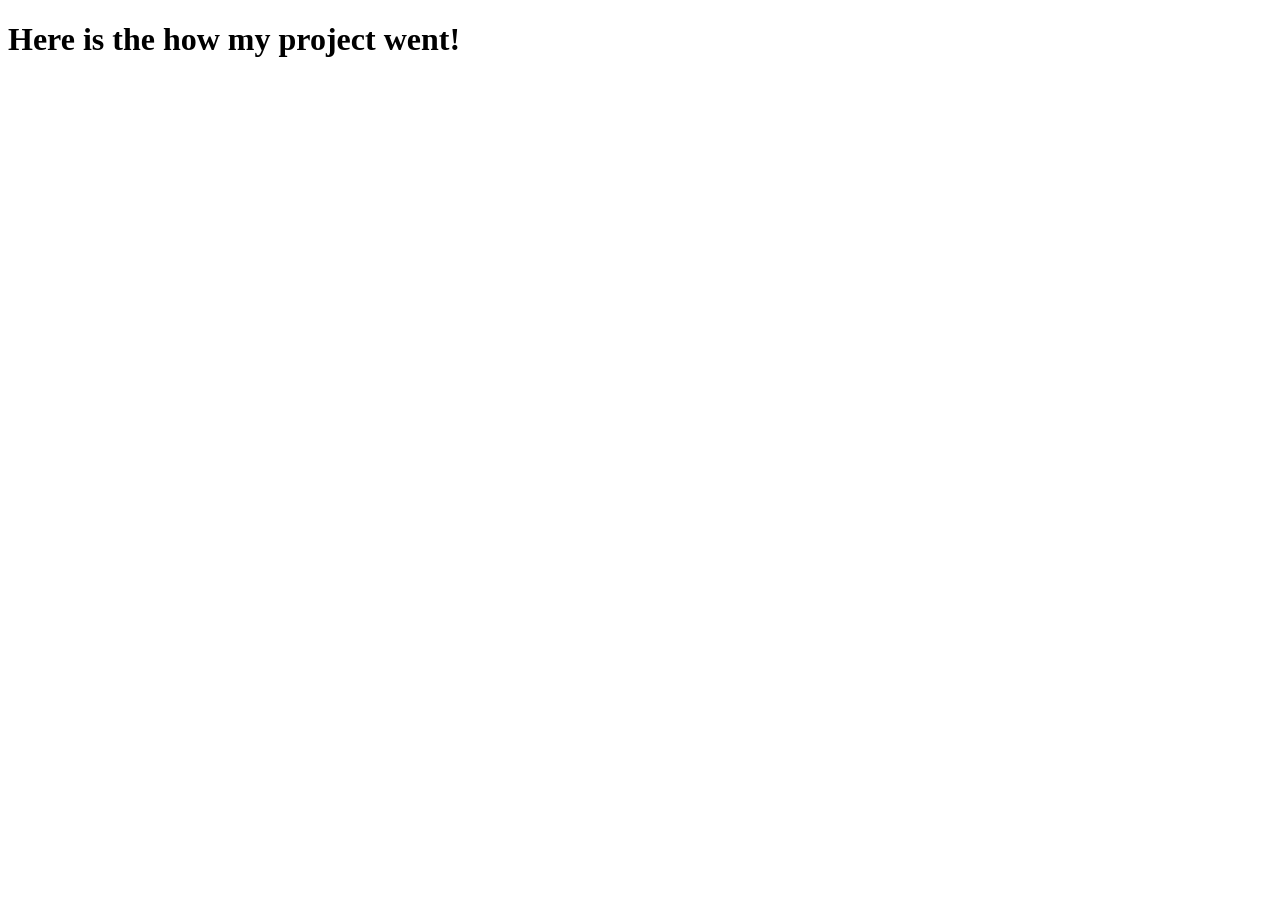
==== report/report.html @ c3dadf49 "added stuff" ====
<!DOCTYPE html>
<html lang="en">
<head>
    <meta charset="UTF-8">
    <meta name="viewport" content="width=device-width, initial-scale=1.0">
    <title>Document</title>
</head>
<body>
    <h1>Here is the how my project went!</h1>
</body>
</html>
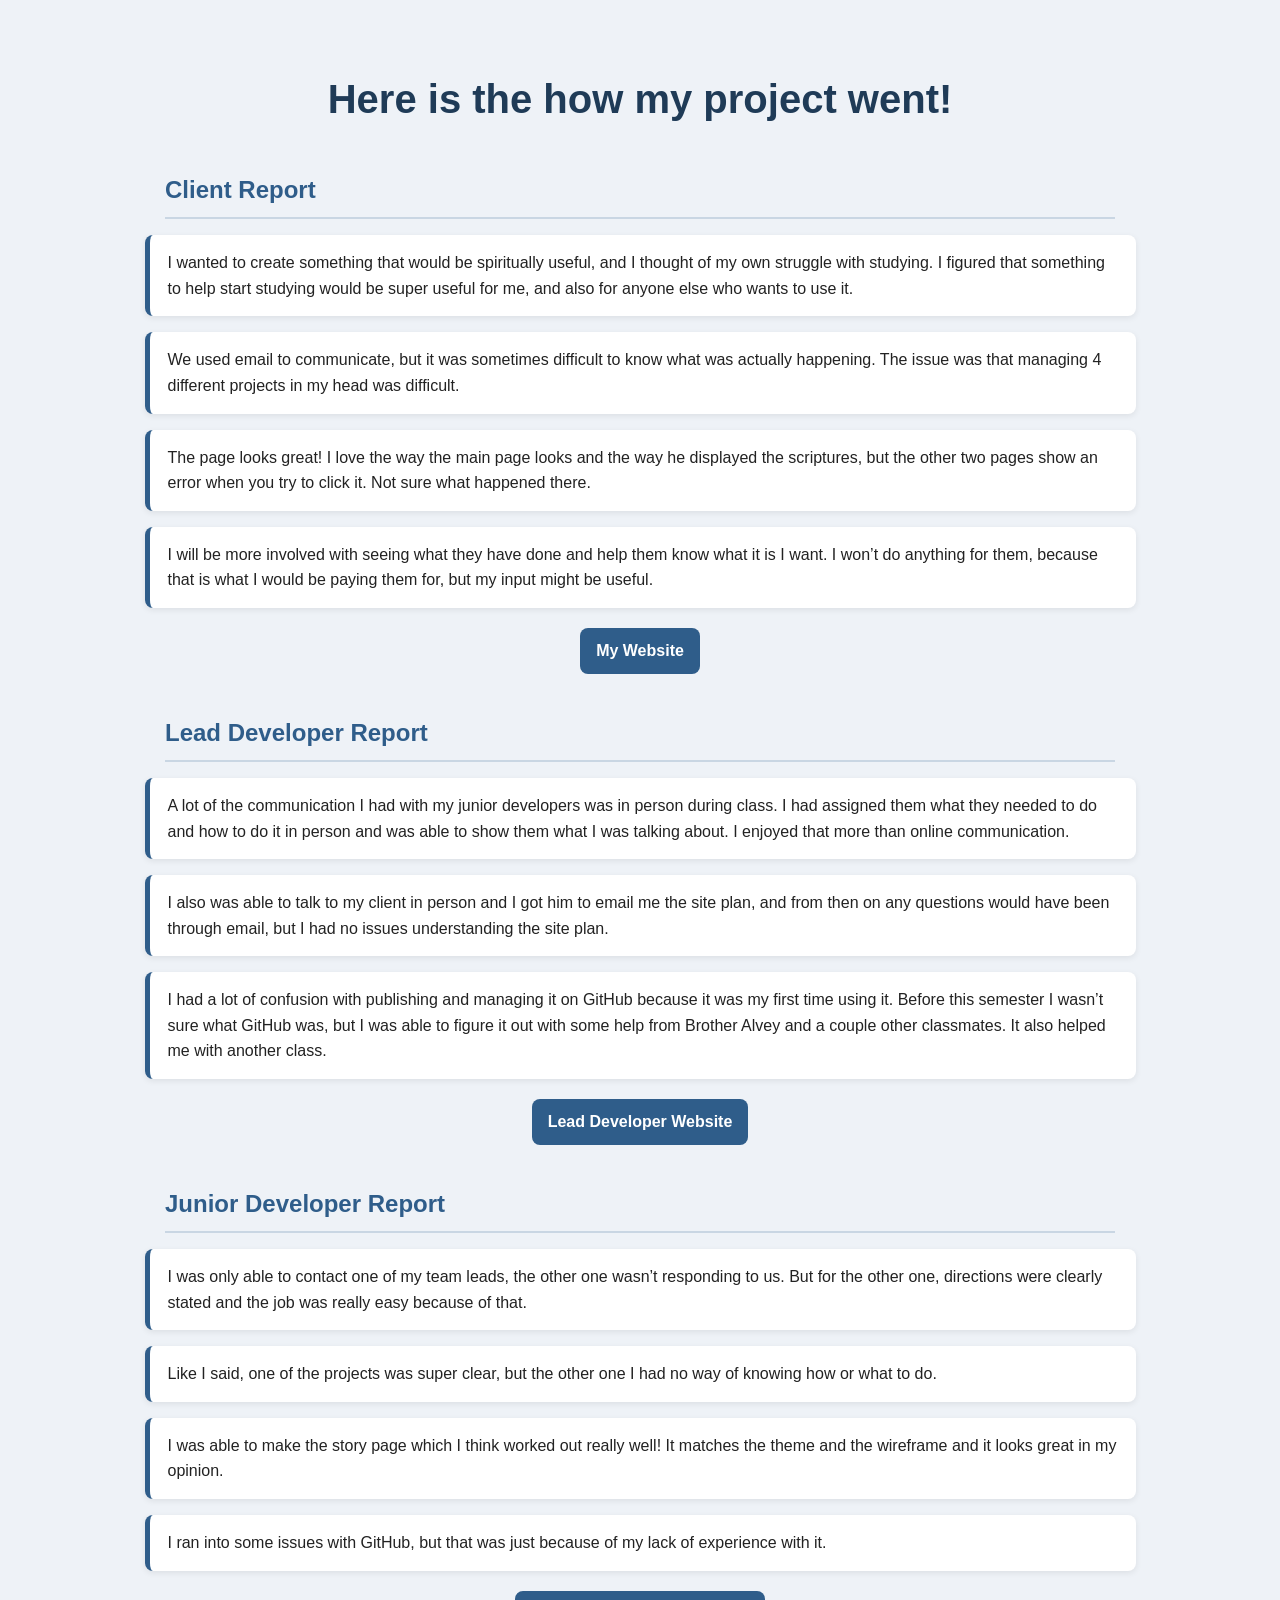
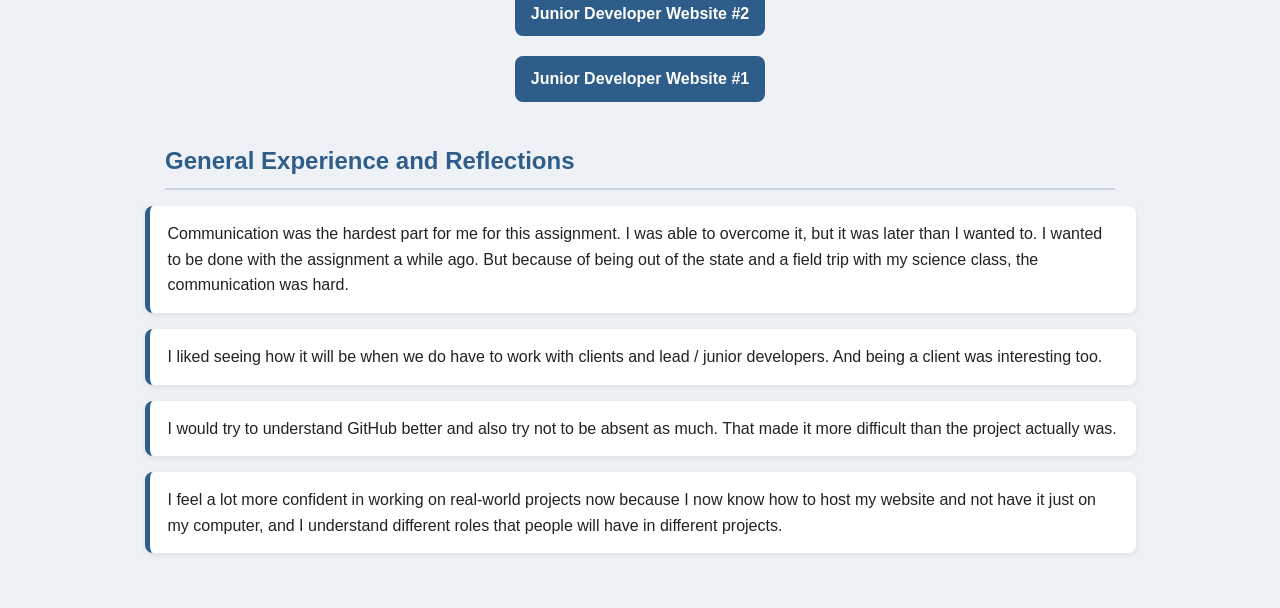
==== commit 44556f1b: "Finished Report" ====
--- a/report/report.html
+++ b/report/report.html
@@ -4,8 +4,40 @@
     <meta charset="UTF-8">
     <meta name="viewport" content="width=device-width, initial-scale=1.0">
     <title>Document</title>
+    <link rel="stylesheet" href="styles.css">
 </head>
 <body>
     <h1>Here is the how my project went!</h1>
+    
+
+    <h2>Client Report</h2>
+    <p>I wanted to create something that would be spiritually useful, and I thought of my own struggle with studying. I figured that something to help start studying would be super useful for me, and also for anyone else who wants to use it.</p>
+    <p>We used email to communicate, but it was sometimes difficult to know what was actually happening. The issue was that managing 4 different projects in my head was difficult. </p>
+    <p>The page looks great! I love the way the main page looks and the way he displayed the scriptures, but the other two pages show an error when you try to click it. Not sure what happened there.</p>
+    <p>I will be more involved with seeing what they have done and help them know what it is I want. I won’t do anything for them, because that is what I would be paying them for, but my input might be useful.</p>
+    <a href="https://benclark123.github.io/wdd130-cross/index.html">My Website</a>
+    <h2>Lead Developer Report</h2>
+    <p>A lot of the communication I had with my junior developers was in person during class. I had assigned them what they needed to do and how to do it in person and was able to show them what I was talking about. I enjoyed that more than online communication. </p>
+    <p>I also was able to talk to my client in person and I got him to email me the site plan, and from then on any questions would have been through email, but I had no issues understanding the site plan.</p>
+    <p>I had a lot of confusion with publishing and managing it on GitHub because it was my first time using it. Before this semester I wasn’t sure what GitHub was, but I was able to figure it out with some help from Brother Alvey and a couple other classmates. It also helped me with another class.</p>
+    <a href="https://nathancross-hub.github.io/wdd130-mumford/">Lead Developer Website</a>
+    <h2>Junior Developer Report</h2>
+    <p>I was only able to contact one of my team leads, the other one wasn’t responding to us. But for the other one, directions were clearly stated and the job was really easy because of that. </p>
+    <p>Like I said, one of the projects was super clear, but the other one I had no way of knowing how or what to do.</p>
+    <p>I was able to make the story page which I think worked out really well! It matches the theme and the wireframe and it looks great in my opinion.</p>
+    <p>I ran into some issues with GitHub, but that was just because of my lack of experience with it.</p>
+    <a href="https://captorion.github.io/wdd130-Jones/">Junior Developer Website #2</a>
+    <a href="https://zephyrusis.github.io/wdd130-armstrong/">Junior Developer Website #1</a>    
+    <h2>General Experience and Reflections</h2>
+    <p>Communication was the hardest part for me for this assignment. I was able to overcome it, but it was later than I wanted to. I wanted to be done with the assignment a while ago. But because of being out of the state and a field trip with my science class, the communication was hard.</p>
+    <p>I liked seeing how it will be when we do have to work with clients and lead / junior developers. And being a client was interesting too.</p>
+    <p>I would try to understand GitHub better and also try not to be absent as much. That made it more difficult than the project actually was.</p>
+    <p>I feel a lot more confident in working on real-world projects now because I now know how to host my website and not have it just on my computer, and I understand different roles that people will have in different projects.</p>
+
+
+
+
+
+
 </body>
-</html>+</html>
--- a/report/styles.css
+++ b/report/styles.css
@@ -0,0 +1,61 @@
+body {
+    font-family: Arial, Helvetica, sans-serif;
+    background-color: #eef2f7;
+    color: #222;
+    margin: 0;
+    padding: 40px 20px;
+    line-height: 1.6;
+}
+
+h1 {
+    text-align: center;
+    color: #1f3b57;
+    font-size: 2.5rem;
+    margin-bottom: 40px;
+}
+
+h2 {
+    color: #2f5d8a;
+    margin-top: 40px;
+    margin-bottom: 15px;
+    border-bottom: 2px solid #c9d6e3;
+    padding-bottom: 8px;
+}
+
+p {
+    background-color: white;
+    padding: 15px 18px;
+    border-left: 5px solid #2f5d8a;
+    border-radius: 8px;
+    margin-bottom: 15px;
+    box-shadow: 0 2px 6px rgba(0, 0, 0, 0.08);
+}
+
+a {
+    display: inline-block;
+    margin-bottom: 20px;
+    color: white;
+    background-color: #2f5d8a;
+    text-decoration: none;
+    padding: 10px 16px;
+    border-radius: 8px;
+    font-weight: bold;
+    transition: background-color 0.3s ease;
+}
+
+a:hover {
+    background-color: #1f3b57;
+}
+
+body > * {
+    max-width: 950px;
+    margin-left: auto;
+    margin-right: auto;
+}
+
+a {
+    display: block;
+    width: fit-content;
+    margin: 20px auto;
+    text-align: center;
+}
